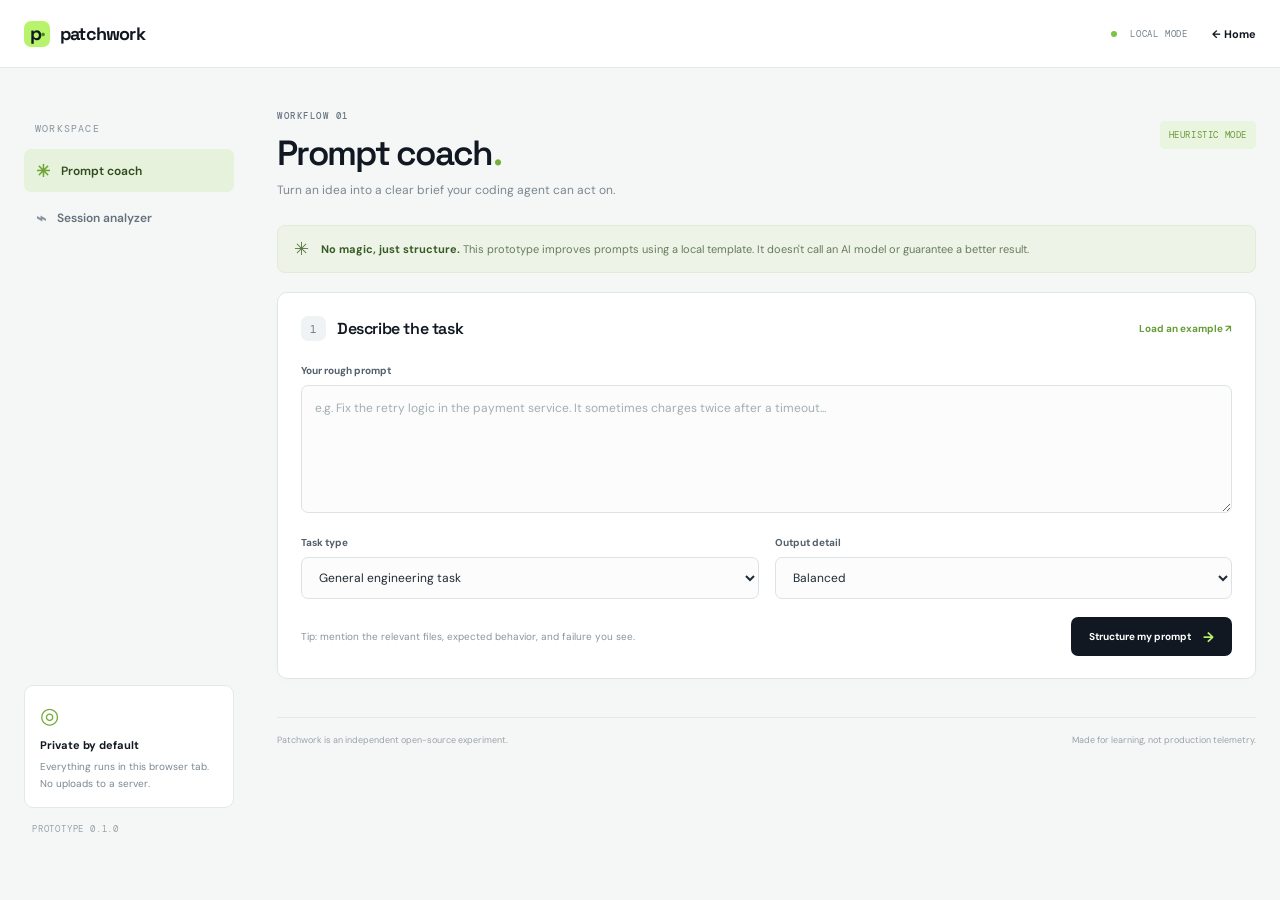
==== app.html @ 228bb6dc "first draft made from chatGPT free version" ====
<!doctype html>
<html lang="en">
<head>
  <meta charset="utf-8">
  <meta name="viewport" content="width=device-width, initial-scale=1">
  <meta name="description" content="Improve AI coding prompts and analyze coding-agent logs locally in your browser.">
  <meta name="theme-color" content="#10151d">
  <title>Workspace — Patchwork</title>
  <link rel="icon" href="assets/favicon.svg" type="image/svg+xml">
  <link rel="stylesheet" href="assets/site.css">
  <link rel="stylesheet" href="assets/app.css">
</head>
<body class="app-page">
  <header class="app-header">
    <a class="brand" href="index.html"><span class="brand-mark">p<span>·</span></span><span>patchwork</span></a>
    <div class="app-header-right"><span class="local-status"><i></i> LOCAL MODE</span><a href="index.html" class="back-link">← Home</a></div>
  </header>
  <main class="workspace wrap">
    <aside class="sidebar">
      <div class="sidebar-label">WORKSPACE</div>
      <a class="side-link active" href="#prompt-coach" data-view="prompt-coach"><span>✳</span> Prompt coach</a>
      <a class="side-link" href="#session-analyzer" data-view="session-analyzer"><span>⌁</span> Session analyzer</a>
      <div class="sidebar-bottom"><div class="sidebar-card"><div class="sidebar-card-mark">◎</div><b>Private by default</b><p>Everything runs in this browser tab. No uploads to a server.</p></div><span class="version-label">PROTOTYPE 0.1.0</span></div>
    </aside>

    <section class="work-area">
      <section class="tool-view active" id="prompt-coach" data-panel="prompt-coach">
        <div class="page-title-row"><div><div class="eyebrow">WORKFLOW 01</div><h1>Prompt coach<span class="title-period">.</span></h1><p class="page-subtitle">Turn an idea into a clear brief your coding agent can act on.</p></div><span class="pill">HEURISTIC MODE</span></div>
        <div class="notice"><span>✳</span><p><b>No magic, just structure.</b> This prototype improves prompts using a local template. It doesn't call an AI model or guarantee a better result.</p></div>
        <div class="panel prompt-panel">
          <div class="panel-heading"><div><span class="step-number">1</span><h2>Describe the task</h2></div><button class="text-button" id="load-prompt-example" type="button">Load an example ↗</button></div>
          <label for="prompt-input">Your rough prompt</label>
          <textarea id="prompt-input" rows="5" placeholder="e.g. Fix the retry logic in the payment service. It sometimes charges twice after a timeout..." spellcheck="true"></textarea>
          <div class="field-grid">
            <div><label for="task-type">Task type</label><select id="task-type"><option value="general">General engineering task</option><option value="bug">Debug / bug fix</option><option value="feature">New feature</option><option value="refactor">Refactoring</option><option value="review">Code review</option><option value="test">Testing</option><option value="performance">Performance</option></select></div>
            <div><label for="detail-level">Output detail</label><select id="detail-level"><option value="balanced">Balanced</option><option value="concise">Concise</option><option value="thorough">Thorough</option></select></div>
          </div>
          <div class="panel-actions"><span class="hint-text">Tip: mention the relevant files, expected behavior, and failure you see.</span><button class="button button-primary" id="enhance-prompt" type="button">Structure my prompt <span>→</span></button></div>
        </div>
        <div class="panel result-panel" id="prompt-result-panel" hidden>
          <div class="panel-heading"><div><span class="step-number step-number-done">2</span><h2>Review your improved prompt</h2></div><span class="ready-label"><i></i> READY TO EDIT</span></div>
          <div class="quality-row"><div><span class="quality-label">PROMPT COMPLETENESS</span><div class="quality-meter"><span id="quality-meter-fill"></span></div></div><div class="quality-number"><strong id="quality-score">—</strong><span>/ 100</span></div><span class="quality-explainer" id="quality-summary">Based on a few practical signals</span></div>
          <label for="enhanced-output">Enhanced prompt <span class="label-side">Editable before copying</span></label>
          <textarea id="enhanced-output" rows="14" spellcheck="true"></textarea>
          <div class="panel-actions"><span class="hint-text" id="prompt-word-count">0 words</span><div class="button-row"><button class="button button-secondary" id="download-prompt" type="button">Download .txt</button><button class="button button-primary" id="copy-prompt" type="button">Copy prompt <span>↗</span></button></div></div>
          <div class="checklist" id="prompt-checklist"><b>Signals detected</b><div id="checklist-items"></div></div>
        </div>
      </section>

      <section class="tool-view" id="session-analyzer" data-panel="session-analyzer" hidden>
        <div class="page-title-row"><div><div class="eyebrow">WORKFLOW 02</div><h1>Session analyzer<span class="title-period">.</span></h1><p class="page-subtitle">Look for errors, tool activity, and repetition in a coding-agent log.</p></div><span class="pill">LOCAL ANALYSIS</span></div>
        <div class="notice"><span>⌁</span><p><b>Best-effort parsing.</b> This tool looks for common text patterns and JSONL fields. Different agents have different log formats, so treat metrics as estimates, not authoritative telemetry.</p></div>
        <div class="panel analyzer-input-panel">
          <div class="panel-heading"><div><span class="step-number">1</span><h2>Add a session</h2></div><div class="button-row"><button class="text-button" id="load-sample" type="button">Load sample data ↗</button><label class="button button-secondary upload-button" for="log-file">Choose file</label><input id="log-file" type="file" accept=".jsonl,.json,.log,.txt,text/plain,application/json" hidden></div></div>
          <label for="log-input">Paste log text or JSONL</label>
          <textarea id="log-input" rows="9" placeholder='Paste a log here, or select “Load sample data”. JSONL and plain-text logs are supported.' spellcheck="false"></textarea>
          <div class="panel-actions"><span class="hint-text" id="log-input-status">No session loaded yet</span><button class="button button-primary" id="analyze-session" type="button">Analyze session <span>→</span></button></div>
        </div>
        <div id="analysis-results" hidden>
          <div class="metrics-grid">
            <article class="metric-card"><span class="metric-label">LINES / EVENTS</span><strong id="metric-events">0</strong><span class="metric-foot">Non-empty lines</span></article>
            <article class="metric-card"><span class="metric-label">ERROR SIGNALS</span><strong id="metric-errors">0</strong><span class="metric-foot" id="metric-error-foot">Pattern matches</span></article>
            <article class="metric-card"><span class="metric-label">TOOL SIGNALS</span><strong id="metric-tools">0</strong><span class="metric-foot">Tool-like mentions</span></article>
            <article class="metric-card"><span class="metric-label">EST. TEXT TOKENS</span><strong id="metric-tokens">0</strong><span class="metric-foot">Characters ÷ 4, rough only</span></article>
          </div>
          <div class="results-grid">
            <section class="panel"><div class="panel-heading"><div><span class="step-number">2</span><h2>What stands out</h2></div></div><div id="insights-list" class="insights-list"></div></section>
            <section class="panel"><div class="panel-heading"><div><span class="step-number">3</span><h2>Activity breakdown</h2></div></div><div id="activity-breakdown" class="activity-breakdown"></div><div class="chart-legend"><span><i class="legend-error"></i> Errors / warnings</span><span><i class="legend-tool"></i> Tool mentions</span></div></section>
          </div>
          <section class="panel recommendations-panel"><div class="panel-heading"><div><span class="step-number">4</span><h2>Ideas for your next run</h2></div></div><div id="recommendations-list" class="recommendations-list"></div></section>
          <div class="export-row"><span class="hint-text">Analysis happens in this tab. Nothing is uploaded.</span><button class="button button-secondary" id="download-report" type="button">Download text report ↓</button></div>
        </div>
      </section>
      <footer class="workspace-footer"><span>Patchwork is an independent open-source experiment.</span><span>Made for learning, not production telemetry.</span></footer>
    </section>
  </main>
  <div class="toast" id="toast" role="status" aria-live="polite"></div>
  <script src="js/app.js" defer></script>
</body>
</html>
---- assets/site.css ----
@import url('https://fonts.googleapis.com/css2?family=DM+Mono:wght@400;500&family=DM+Sans:wght@400;500;600;700&family=Space+Grotesk:wght@400;500;600;700&display=swap');
:root{--ink:#111821;--ink-2:#1b2632;--muted:#647181;--line:#e1e6e9;--paper:#f7f8f5;--white:#fff;--lime:#b7f36b;--lime-dark:#8bcf3d;--blue:#a6d9ff;--mono:'DM Mono',monospace;--sans:'DM Sans',sans-serif;--display:'Space Grotesk',sans-serif}*{box-sizing:border-box}html{scroll-behavior:smooth}body{margin:0;font-family:var(--sans);color:var(--ink);background:var(--paper);-webkit-font-smoothing:antialiased}a{color:inherit;text-decoration:none}button,input,select,textarea{font:inherit}.wrap{width:min(1160px,calc(100% - 48px));margin:0 auto}.site-header,.app-header{height:78px;display:flex;align-items:center;justify-content:space-between;width:min(1260px,calc(100% - 48px));margin:0 auto}.brand{display:inline-flex;align-items:center;gap:10px;font:700 21px var(--display);letter-spacing:-.8px}.brand-mark{height:29px;width:29px;display:inline-flex;align-items:center;justify-content:center;border-radius:9px;background:var(--lime);font:bold 22px var(--display);color:var(--ink);letter-spacing:-1px}.brand-mark span{color:#4d8621}.main-nav{display:flex;align-items:center;gap:32px;color:#52606e;font-size:13px;font-weight:600}.main-nav a:hover,.back-link:hover{color:var(--ink)}.nav-cta{background:var(--ink);color:#fff!important;border-radius:7px;padding:12px 16px}.nav-cta span{margin-left:7px;color:var(--lime)}.hero{min-height:555px;padding-top:75px;padding-bottom:72px;display:grid;grid-template-columns:1fr 1fr;align-items:center;gap:55px}.eyebrow{font:500 10px var(--mono);letter-spacing:1.5px;color:#687583;text-transform:uppercase;display:flex;align-items:center;gap:9px}.pulse-dot{width:7px;height:7px;border-radius:50%;background:#8dca4c;box-shadow:0 0 0 4px #e5f4d6}.hero h1{font:600 clamp(46px,5.5vw,70px)/1.02 var(--display);letter-spacing:-3.9px;margin:23px 0 22px;max-width:580px}.hero h1 em{font-style:normal;color:#6ba934}.hero-lede{color:#647181;font-size:16px;line-height:1.8;max-width:500px}.hero-actions{display:flex;gap:10px;flex-wrap:wrap;margin-top:29px}.button{border:1px solid transparent;border-radius:7px;min-height:44px;padding:0 17px;display:inline-flex;align-items:center;justify-content:center;gap:12px;font-size:12px;font-weight:700;cursor:pointer;transition:transform .15s,background .15s,border-color .15s}.button:hover{transform:translateY(-1px)}.button-primary{background:var(--ink);color:white}.button-primary:hover{background:#263445}.button-primary span{color:var(--lime);font-size:16px}.button-secondary{border-color:#d8dee2;background:transparent;color:var(--ink)}.button-secondary:hover{background:#fff;border-color:#b8c2ca}.hero-proof{display:flex;align-items:center;gap:12px;color:#7b8791;font-size:10px;margin-top:27px}.avatar-stack{display:flex;align-items:center}.avatar-stack b{width:24px;height:24px;background:#e6edf0;border:2px solid var(--paper);border-radius:50%;display:flex;align-items:center;justify-content:center;margin-right:-7px;font-size:9px;color:#3f4c59}.avatar-stack b:nth-child(2){background:var(--blue)}.avatar-stack b:nth-child(3){background:var(--lime)}.hero-visual{height:400px;position:relative;display:flex;align-items:center;justify-content:center}.mock-window{width:100%;max-width:500px;border:1px solid #303b48;border-radius:12px;background:#151d27;color:#f5f7f8;box-shadow:0 28px 60px #1521311a;overflow:hidden;transform:rotate(1deg)}.mock-top{height:42px;border-bottom:1px solid #2b3541;display:flex;align-items:center;gap:12px;padding:0 14px;font:10px var(--mono);color:#8995a2}.window-dots{display:flex;gap:4px}.window-dots i{height:6px;width:6px;border-radius:50%;background:#53606e}.window-dots i:first-child{background:#f79f8c}.window-dots i:nth-child(2){background:#e9cd7e}.window-dots i:nth-child(3){background:#9dd875}.mock-tag{margin-left:auto;color:#a6da72;border:1px solid #405637;border-radius:4px;padding:4px 5px;font-size:8px}.mock-content{padding:25px 28px 20px}.mock-label{font:10px var(--mono);letter-spacing:.8px;color:#8d9aa8}.mock-original{color:#d7dde2;margin-top:11px;font-size:13px;padding:12px 13px;background:#202a36;border:1px solid #2a3540;border-radius:6px}.mock-arrow{color:var(--lime);margin:13px 0;font-size:18px}.mock-arrow span{font:10px var(--mono);color:#748393;margin-left:6px}.green-label{color:#b8ec85}.mock-result{margin-top:10px;border-radius:6px;background:#1e2b27;border:1px solid #3a513c;color:#c9d7cc;padding:14px;font-size:11px;line-height:1.65}.mock-result b{color:#c3f18c;font-weight:600}.mock-footer{display:flex;gap:12px;margin-top:14px;color:#9bb68c;font-size:8px}.float-note{position:absolute;display:flex;align-items:center;gap:10px;background:white;padding:12px 15px;border-radius:9px;border:1px solid #e0e6e9;box-shadow:0 12px 25px #1118210e}.float-note b{display:block;font-size:11px}.float-note small{display:block;margin-top:4px;color:#77818b;font-size:9px}.note-icon{width:29px;height:29px;border-radius:8px;background:#eaf7da;display:flex;align-items:center;justify-content:center;font-size:17px;color:#426d21}.note-icon-blue{background:#e7f5ff;color:#317ba7}.note-top{right:-20px;top:25px}.note-bottom{left:-19px;bottom:15px}.signal-strip{border-top:1px solid #e7e9e5;border-bottom:1px solid #e7e9e5;background:#f1f3ee}.signal-inner{height:84px;display:flex;align-items:center;justify-content:space-between;gap:25px}.signal-inner>span{font:10px var(--mono);letter-spacing:1.2px;color:#8a949d}.signal-inner div{display:flex;gap:22px;align-items:center;color:#596573;font-size:12px}.signal-inner i{height:4px;width:4px;border-radius:50%;background:#b7c0c5}.section{padding-top:95px;padding-bottom:96px}.section-heading{text-align:center;max-width:630px;margin:0 auto 42px}.section-heading .eyebrow{justify-content:center}.section-heading h2,.privacy-inner h2,.bottom-cta h2{font:600 clamp(30px,3.5vw,42px)/1.16 var(--display);letter-spacing:-1.8px;margin:17px 0 12px}.section-heading p,.bottom-cta p{font-size:14px;color:#687583;line-height:1.7}.feature-grid{display:grid;grid-template-columns:1fr 1fr;gap:18px}.feature-card{position:relative;min-height:320px;overflow:hidden;border:1px solid var(--line);border-radius:12px;padding:27px 28px;background:#fff}.feature-session{background:#edf4f6}.feature-icon{height:37px;width:37px;border-radius:10px;background:#eff8e6;color:#5b8e2e;display:flex;align-items:center;justify-content:center;font-size:22px}.feature-session .feature-icon{background:#daebf4;color:#387ba5}.feature-kicker{font:10px var(--mono);letter-spacing:1.1px;color:#86919b;margin-top:22px}.feature-card h3{font:600 25px var(--display);letter-spacing:-.7px;margin:10px 0}.feature-card p{color:#697581;font-size:12px;line-height:1.8;max-width:430px}.feature-card>a{display:inline-flex;align-items:center;gap:10px;margin-top:10px;font-size:12px;font-weight:700}.feature-card>a span{color:#689f32;font-size:16px}.prompt-lines{position:absolute;right:24px;bottom:20px;display:flex;gap:5px;opacity:.85}.prompt-lines span{font:8px var(--mono);padding:7px;border:1px solid #dce5d1;border-radius:4px;color:#77945e;background:#f8fcf3}.mini-chart{position:absolute;right:28px;bottom:18px;height:60px;width:156px;display:flex;align-items:end;gap:5px;opacity:.7}.mini-chart span{flex:1;border-radius:3px 3px 0 0;background:#96c6dd}.privacy-section{background:#17212c;color:#fff;padding:58px 0}.privacy-inner{display:grid;grid-template-columns:56px 1fr auto;align-items:center;gap:25px}.privacy-symbol{width:51px;height:51px;border:1px solid #42505d;border-radius:15px;display:flex;align-items:center;justify-content:center;color:var(--lime);font-size:28px}.privacy-inner .eyebrow{color:#9eacb8}.privacy-inner h2{font-size:31px;margin:12px 0 10px}.privacy-inner p{max-width:600px;color:#a3afba;font-size:12px;line-height:1.8;margin:0}.privacy-points{display:flex;flex-direction:column;gap:11px;color:#ced6dc;font-size:11px;white-space:nowrap}.privacy-points span::first-letter{color:var(--lime)}.bottom-cta{min-height:205px;display:flex;align-items:center;justify-content:space-between;gap:30px;padding-top:45px;padding-bottom:45px}.bottom-cta h2{font-size:32px;margin:12px 0 8px}.bottom-cta p{margin:0}.bottom-cta .button{flex-shrink:0}.site-footer{border-top:1px solid var(--line);height:82px;display:flex;align-items:center;justify-content:space-between;color:#7d8993;font-size:10px}.site-footer .brand{color:var(--ink);font-size:16px}.site-footer .brand-mark{width:25px;height:25px;border-radius:7px;font-size:19px}.site-footer>a:last-child{font-weight:700;color:#54616d}
@media(max-width:900px){.hero{grid-template-columns:1fr;gap:20px;padding-top:60px}.hero-copy{max-width:690px}.hero-visual{max-width:600px;width:100%;margin:0 auto}.signal-inner{height:auto;padding:22px 0;align-items:flex-start;flex-direction:column}.signal-inner div{flex-wrap:wrap;gap:13px}.privacy-inner{grid-template-columns:50px 1fr}.privacy-points{grid-column:2;flex-direction:row;flex-wrap:wrap}.note-top{right:-5px}.note-bottom{left:-5px}}@media(max-width:600px){.wrap,.site-header,.app-header{width:calc(100% - 32px)}.site-header{height:68px}.main-nav{gap:13px}.main-nav>a:not(.nav-cta){display:none}.nav-cta{padding:10px 11px;font-size:11px}.hero{padding-top:48px;padding-bottom:35px;min-height:unset}.hero h1{font-size:48px;letter-spacing:-2.8px}.hero-lede{font-size:14px}.hero-actions{align-items:stretch}.hero-actions .button{font-size:11px;padding:0 12px}.hero-visual{height:340px}.mock-content{padding:17px 16px}.mock-footer{gap:7px;flex-wrap:wrap}.float-note{padding:9px}.note-top{top:2px;right:0}.note-bottom{bottom:0;left:0}.signal-inner div{font-size:10px;gap:9px}.section{padding-top:65px;padding-bottom:65px}.feature-grid{grid-template-columns:1fr}.feature-card{padding:23px;min-height:300px}.privacy-inner{grid-template-columns:1fr;gap:16px}.privacy-inner h2{font-size:29px}.privacy-points{grid-column:1;flex-direction:column}.bottom-cta{align-items:flex-start;flex-direction:column;padding-top:36px;padding-bottom:36px}.site-footer{height:auto;padding:23px 0;gap:14px;flex-wrap:wrap}.site-footer>span{order:3;width:100%}}
---- assets/app.css ----
.app-page{background:#f5f7f6}.app-header{max-width:none;width:100%;margin:0;padding:0 max(24px,calc((100% - 1440px)/2));height:68px;background:#fff;border-bottom:1px solid #e3e8e9}.app-header .brand{font-size:18px}.app-header .brand-mark{width:26px;height:26px;font-size:19px;border-radius:7px}.app-header-right{display:flex;align-items:center;gap:24px}.local-status{font:9px var(--mono);letter-spacing:.8px;color:#72808c}.local-status i,.ready-label i{display:inline-block;width:6px;height:6px;border-radius:50%;background:#80c247;margin-right:7px}.back-link{font-size:11px;font-weight:700}.workspace{width:min(1280px,calc(100% - 48px));display:grid;grid-template-columns:210px minmax(0,1fr);gap:43px;padding-top:42px;min-height:calc(100vh - 125px)}.sidebar{display:flex;flex-direction:column;min-height:calc(100vh - 160px);position:sticky;top:20px;align-self:start}.sidebar-label{font:10px var(--mono);letter-spacing:1.2px;color:#89949d;margin:12px 0 14px 11px}.side-link{height:43px;padding:0 12px;border-radius:7px;display:flex;align-items:center;gap:11px;color:#64717d;font-size:12px;font-weight:600;margin-bottom:4px}.side-link span{font-size:17px;color:#8794a0}.side-link:hover{background:#eaf0e9;color:var(--ink)}.side-link.active{background:#e6f2db;color:#2d4c1c}.side-link.active span{color:#6fa536}.sidebar-bottom{margin-top:auto;padding-top:45px}.sidebar-card{background:#fff;border:1px solid #e3e8e8;border-radius:9px;padding:15px}.sidebar-card-mark{font-size:22px;color:#75ac3b}.sidebar-card b{font-size:11px;display:block;margin-top:8px}.sidebar-card p{font-size:10px;line-height:1.65;color:#7b8790;margin:7px 0 0}.version-label{font:9px var(--mono);letter-spacing:.8px;color:#98a2a9;display:block;margin:15px 8px}.work-area{min-width:0;padding-bottom:25px}.page-title-row{display:flex;align-items:flex-start;justify-content:space-between;gap:18px;margin-bottom:25px}.page-title-row .eyebrow{font-size:9px}.page-title-row h1{font:600 35px/1.1 var(--display);letter-spacing:-1.7px;margin:12px 0 8px}.title-period{color:#78af3c}.page-subtitle{font-size:12px;color:#7b8791;margin:0;line-height:1.6}.pill{font:9px var(--mono);letter-spacing:.6px;color:#6b983d;background:#eaf5df;padding:8px 9px;border-radius:5px;margin-top:11px;white-space:nowrap}.notice{display:flex;align-items:flex-start;gap:12px;padding:14px 16px;background:#edf4e7;border:1px solid #e0edd4;border-radius:8px;margin-bottom:19px;color:#56743f}.notice>span{font-size:18px;line-height:1}.notice p{margin:0;font-size:11px;line-height:1.7;color:#687b5c}.notice b{color:#385a26}.panel{background:white;border:1px solid #e0e6e8;border-radius:10px;padding:22px 23px;margin-bottom:17px;box-shadow:0 3px 9px #17212c03}.panel-heading{display:flex;align-items:center;justify-content:space-between;gap:12px;margin-bottom:22px}.panel-heading>div{display:flex;align-items:center;gap:11px}.panel-heading h2{font:600 16px var(--display);letter-spacing:-.4px;margin:0}.step-number{height:25px;width:25px;border-radius:7px;background:#f0f3f4;display:flex;align-items:center;justify-content:center;font:11px var(--mono);color:#6e7b85;flex-shrink:0}.step-number-done{background:#e6f5da;color:#5e9730}.text-button{border:0;background:transparent;color:#679b37;font-size:10px;font-weight:700;cursor:pointer;padding:7px 0}.text-button:hover{text-decoration:underline}.panel label:not(.button){display:flex;align-items:center;justify-content:space-between;color:#53606c;font-size:10px;font-weight:700;margin:0 0 8px}.panel textarea,.panel select{width:100%;border:1px solid #dce3e6;background:#fbfcfb;border-radius:7px;color:#202b35;font-size:12px;line-height:1.7;padding:12px 13px;outline:none;resize:vertical;transition:border .15s,box-shadow .15s}.panel textarea:focus,.panel select:focus{border-color:#9fcf72;box-shadow:0 0 0 3px #b7f36b24}.panel textarea::placeholder{color:#a3adb5}.field-grid{display:grid;grid-template-columns:1fr 1fr;gap:16px;margin-top:18px}.panel select{height:42px;padding-top:0;padding-bottom:0}.panel-actions{display:flex;align-items:center;justify-content:space-between;gap:12px;margin-top:18px}.hint-text{font-size:10px;line-height:1.6;color:#8a959d}.panel-actions .button{min-height:39px;font-size:10px}.panel-actions .button span{font-size:14px}.result-panel{margin-top:18px}.ready-label{font:9px var(--mono);color:#6c993e;letter-spacing:.3px}.quality-row{display:grid;grid-template-columns:150px 65px 1fr;align-items:center;gap:13px;margin:-3px 0 20px;padding:14px;background:#f7faf5;border-radius:7px}.quality-label{font:9px var(--mono);letter-spacing:.5px;color:#7e8c77}.quality-meter{height:5px;background:#e4eadd;border-radius:9px;margin-top:9px;overflow:hidden}.quality-meter span{display:block;height:100%;width:0;background:#92ca55;border-radius:9px;transition:width .25s}.quality-number strong{font:600 25px var(--display)}.quality-number span{font-size:10px;color:#87918b}.quality-explainer{font-size:10px;color:#7c8982}.label-side{font-weight:400;color:#8d979e}.button-row{display:flex;align-items:center;gap:8px}.checklist{background:#f8faf7;border:1px solid #e8eee3;border-radius:7px;margin-top:18px;padding:13px}.checklist>b{font-size:10px;display:block;margin-bottom:10px}.checklist-items,.checklist>div{display:flex;flex-wrap:wrap;gap:7px}.check-item{font-size:9px;color:#71806b;background:#e8f1df;border-radius:4px;padding:6px 8px}.check-item.missing{background:#f2f1ed;color:#8b8d84}.workspace-footer{border-top:1px solid #e2e7e8;margin-top:38px;padding:16px 0;display:flex;justify-content:space-between;gap:12px;color:#9aa3aa;font-size:9px}.metrics-grid{display:grid;grid-template-columns:repeat(4,minmax(0,1fr));gap:11px;margin-bottom:17px}.metric-card{background:#fff;border:1px solid #e0e6e8;border-radius:9px;padding:17px 16px}.metric-label{display:block;font:9px var(--mono);letter-spacing:.5px;color:#87939c}.metric-card strong{display:block;font:600 28px var(--display);letter-spacing:-.8px;margin:11px 0 3px}.metric-foot{display:block;color:#98a1a8;font-size:9px}.results-grid{display:grid;grid-template-columns:1fr 1fr;gap:14px}.results-grid .panel{min-width:0}.insights-list{display:flex;flex-direction:column;gap:10px}.insight{display:grid;grid-template-columns:27px 1fr;gap:10px;padding:10px 0;border-bottom:1px solid #eef1f0}.insight:last-child{border-bottom:0}.insight-icon{height:25px;width:25px;border-radius:6px;background:#edf5e5;color:#699b39;display:flex;align-items:center;justify-content:center;font-size:13px}.insight-icon.warn{background:#fff1dd;color:#ae7a20}.insight b{font-size:11px;display:block;margin:1px 0 4px}.insight p{font-size:10px;color:#78848e;line-height:1.65;margin:0}.activity-breakdown{display:flex;flex-direction:column;gap:16px;padding:8px 0 14px}.activity-row{display:grid;grid-template-columns:94px 1fr 32px;align-items:center;gap:10px}.activity-label{font-size:10px;color:#697681}.activity-track{height:7px;background:#eff2f2;border-radius:8px;overflow:hidden}.activity-fill{height:100%;border-radius:8px;background:#91c8e7}.activity-fill.error-fill{background:#efb76b}.activity-count{text-align:right;font:11px var(--mono);color:#5e6a75}.chart-legend{display:flex;gap:13px;flex-wrap:wrap;border-top:1px solid #edf0f1;padding-top:14px}.chart-legend span{font-size:9px;color:#88939b;display:flex;align-items:center;gap:5px}.chart-legend i{display:inline-block;width:7px;height:7px;border-radius:2px;background:#efb76b}.chart-legend .legend-tool{background:#91c8e7}.recommendations-list{display:grid;grid-template-columns:repeat(3,minmax(0,1fr));gap:10px}.recommendation{border:1px solid #e6ebec;background:#fbfcfb;padding:13px;border-radius:7px}.recommendation span{font:9px var(--mono);color:#82b84d}.recommendation b{font-size:11px;display:block;margin:8px 0 5px}.recommendation p{font-size:10px;line-height:1.7;color:#7d8991;margin:0}.export-row{display:flex;justify-content:space-between;align-items:center;gap:12px;padding:0 2px;margin-top:14px}.export-row .button{min-height:38px;font-size:10px}.toast{position:fixed;bottom:22px;right:22px;max-width:calc(100vw - 44px);padding:12px 16px;background:#17212c;color:#fff;border-radius:8px;box-shadow:0 10px 30px #17212c28;font-size:11px;opacity:0;transform:translateY(8px);transition:opacity .18s,transform .18s;pointer-events:none;z-index:10}.toast.show{opacity:1;transform:translateY(0)}[hidden]{display:none!important}
@media(max-width:1000px){.workspace{grid-template-columns:175px minmax(0,1fr);gap:24px}.workspace .pill{display:none}.metrics-grid{grid-template-columns:repeat(2,minmax(0,1fr))}.results-grid{grid-template-columns:1fr}.recommendations-list{grid-template-columns:1fr 1fr}.privacy-points{white-space:normal}}@media(max-width:700px){.app-header{padding:0 16px}.app-header-right{gap:13px}.workspace{width:calc(100% - 28px);grid-template-columns:1fr;gap:15px;padding-top:22px}.sidebar{position:static;min-height:unset}.sidebar-label,.sidebar-bottom{display:none}.sidebar{display:flex;flex-direction:row;gap:5px;border-bottom:1px solid #e1e7e8;padding-bottom:12px}.side-link{height:36px;margin:0;padding:0 10px;font-size:10px}.side-link span{font-size:14px}.page-title-row h1{font-size:31px}.page-title-row{margin-bottom:18px}.panel{padding:17px 15px}.panel-heading{margin-bottom:17px}.panel-heading h2{font-size:14px}.panel-actions{align-items:flex-start;flex-direction:column}.panel-actions .button-row{width:100%}.panel-actions .button-row .button{flex:1}.hint-text{max-width:100%}.field-grid{grid-template-columns:1fr;gap:12px}.quality-row{grid-template-columns:1fr 58px;gap:8px}.quality-explainer{grid-column:1/-1}.metrics-grid{gap:8px}.metric-card{padding:13px}.metric-card strong{font-size:24px}.recommendations-list{grid-template-columns:1fr}.export-row{align-items:flex-start;flex-direction:column}.workspace-footer{flex-direction:column;gap:5px;margin-top:20px}.app-header .local-status{display:none}.button-row{flex-wrap:wrap}.analyzer-input-panel .panel-heading{align-items:flex-start}.analyzer-input-panel .panel-heading>div:last-child{justify-content:flex-end;flex-wrap:wrap}.upload-button{min-height:28px;padding:6px 9px}.activity-row{grid-template-columns:81px 1fr 25px}}
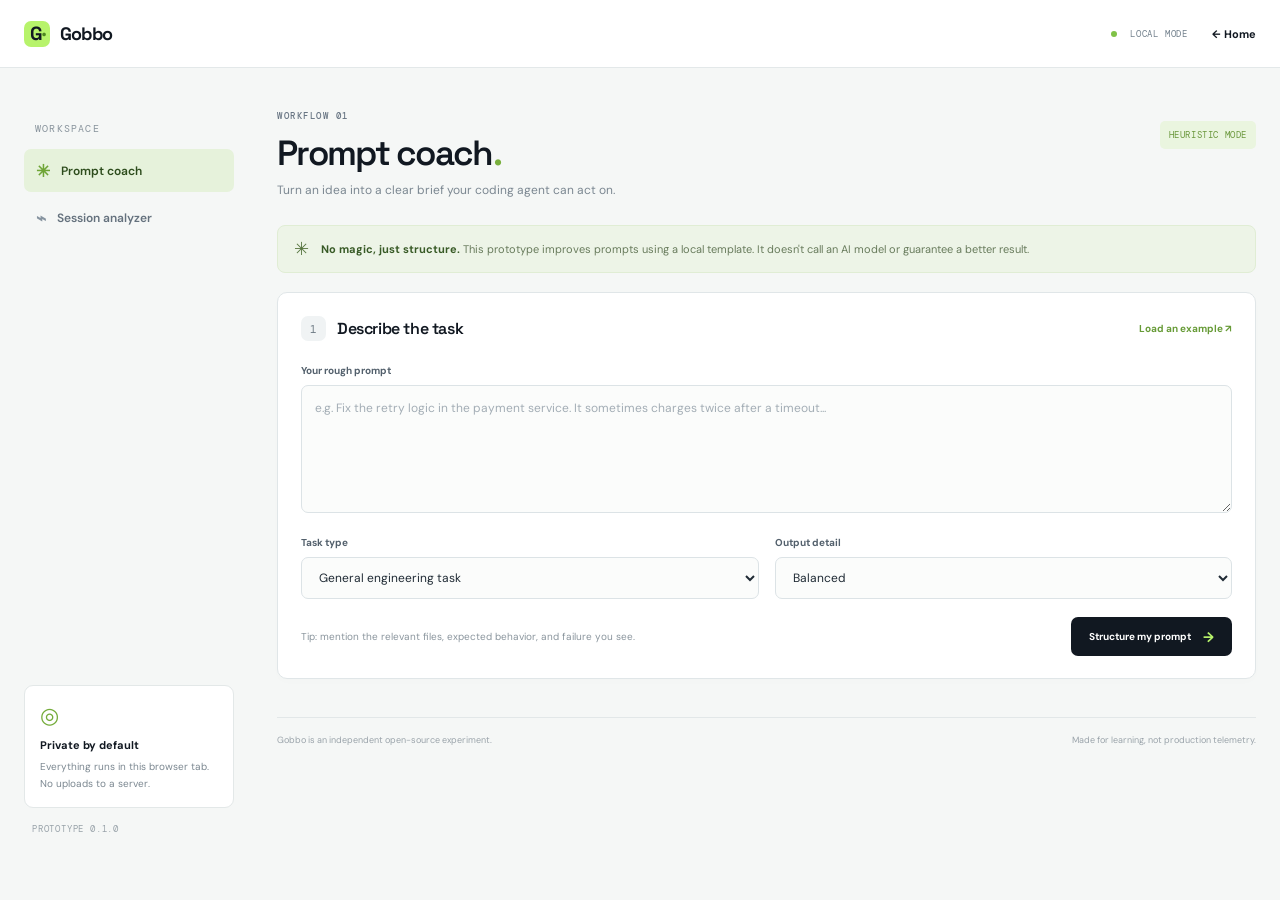
==== commit bfa19439: "project name change to Gobbo" ====
--- a/app.html
+++ b/app.html
@@ -5,14 +5,14 @@
   <meta name="viewport" content="width=device-width, initial-scale=1">
   <meta name="description" content="Improve AI coding prompts and analyze coding-agent logs locally in your browser.">
   <meta name="theme-color" content="#10151d">
-  <title>Workspace — Patchwork</title>
+  <title>Workspace — Gobbo</title>
   <link rel="icon" href="assets/favicon.svg" type="image/svg+xml">
   <link rel="stylesheet" href="assets/site.css">
   <link rel="stylesheet" href="assets/app.css">
 </head>
 <body class="app-page">
   <header class="app-header">
-    <a class="brand" href="index.html"><span class="brand-mark">p<span>·</span></span><span>patchwork</span></a>
+    <a class="brand" href="index.html"><span class="brand-mark">G<span>·</span></span><span>Gobbo</span></a>
     <div class="app-header-right"><span class="local-status"><i></i> LOCAL MODE</span><a href="index.html" class="back-link">← Home</a></div>
   </header>
   <main class="workspace wrap">
@@ -71,7 +71,7 @@
           <div class="export-row"><span class="hint-text">Analysis happens in this tab. Nothing is uploaded.</span><button class="button button-secondary" id="download-report" type="button">Download text report ↓</button></div>
         </div>
       </section>
-      <footer class="workspace-footer"><span>Patchwork is an independent open-source experiment.</span><span>Made for learning, not production telemetry.</span></footer>
+      <footer class="workspace-footer"><span>Gobbo is an independent open-source experiment.</span><span>Made for learning, not production telemetry.</span></footer>
     </section>
   </main>
   <div class="toast" id="toast" role="status" aria-live="polite"></div>
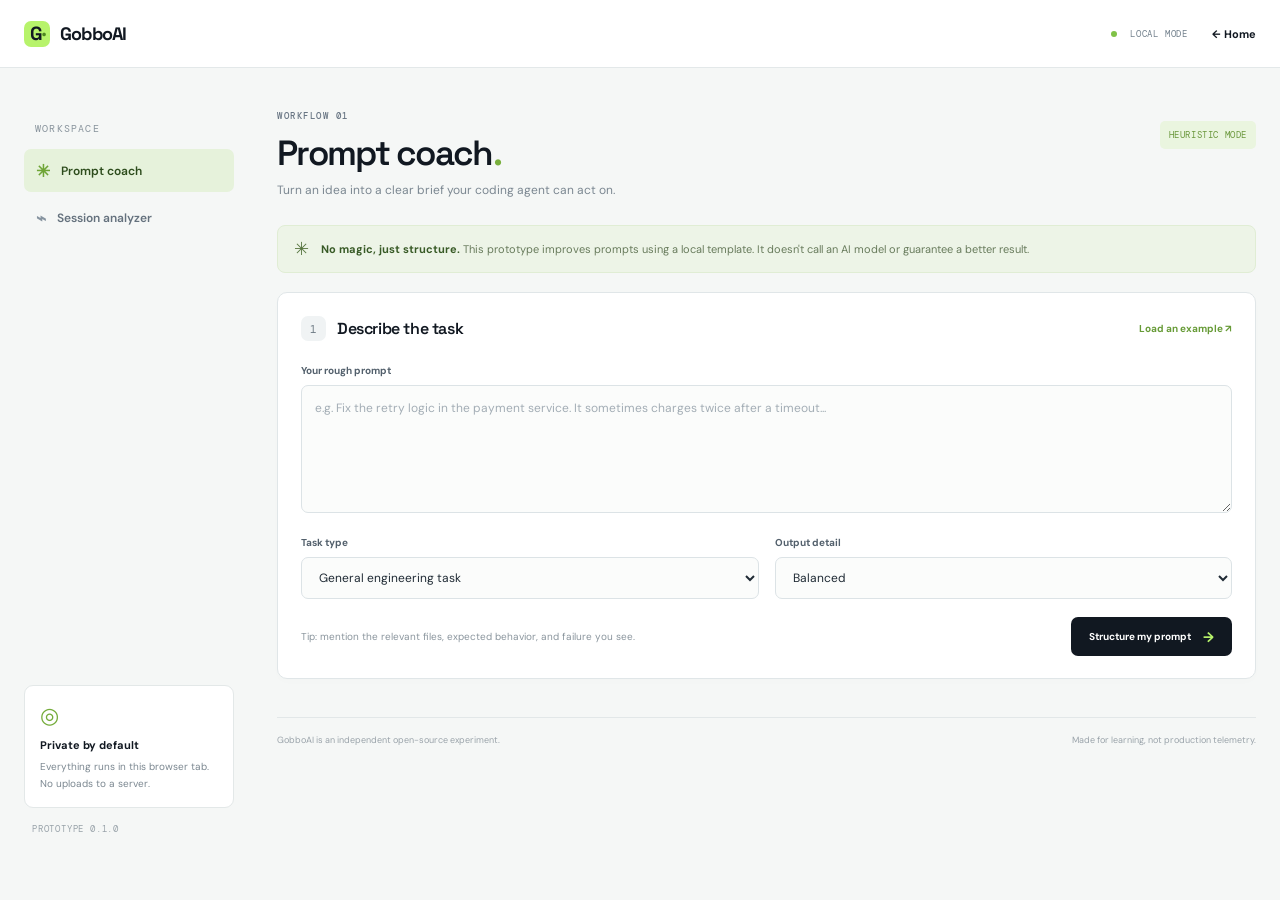
==== commit 52b8394c: "name change to GobboAI" ====
--- a/app.html
+++ b/app.html
@@ -5,14 +5,14 @@
   <meta name="viewport" content="width=device-width, initial-scale=1">
   <meta name="description" content="Improve AI coding prompts and analyze coding-agent logs locally in your browser.">
   <meta name="theme-color" content="#10151d">
-  <title>Workspace — Gobbo</title>
+  <title>Workspace — GobboAI</title>
   <link rel="icon" href="assets/favicon.svg" type="image/svg+xml">
   <link rel="stylesheet" href="assets/site.css">
   <link rel="stylesheet" href="assets/app.css">
 </head>
 <body class="app-page">
   <header class="app-header">
-    <a class="brand" href="index.html"><span class="brand-mark">G<span>·</span></span><span>Gobbo</span></a>
+    <a class="brand" href="index.html"><span class="brand-mark">G<span>·</span></span><span>GobboAI</span></a>
     <div class="app-header-right"><span class="local-status"><i></i> LOCAL MODE</span><a href="index.html" class="back-link">← Home</a></div>
   </header>
   <main class="workspace wrap">
@@ -71,7 +71,7 @@
           <div class="export-row"><span class="hint-text">Analysis happens in this tab. Nothing is uploaded.</span><button class="button button-secondary" id="download-report" type="button">Download text report ↓</button></div>
         </div>
       </section>
-      <footer class="workspace-footer"><span>Gobbo is an independent open-source experiment.</span><span>Made for learning, not production telemetry.</span></footer>
+      <footer class="workspace-footer"><span>GobboAI is an independent open-source experiment.</span><span>Made for learning, not production telemetry.</span></footer>
     </section>
   </main>
   <div class="toast" id="toast" role="status" aria-live="polite"></div>
